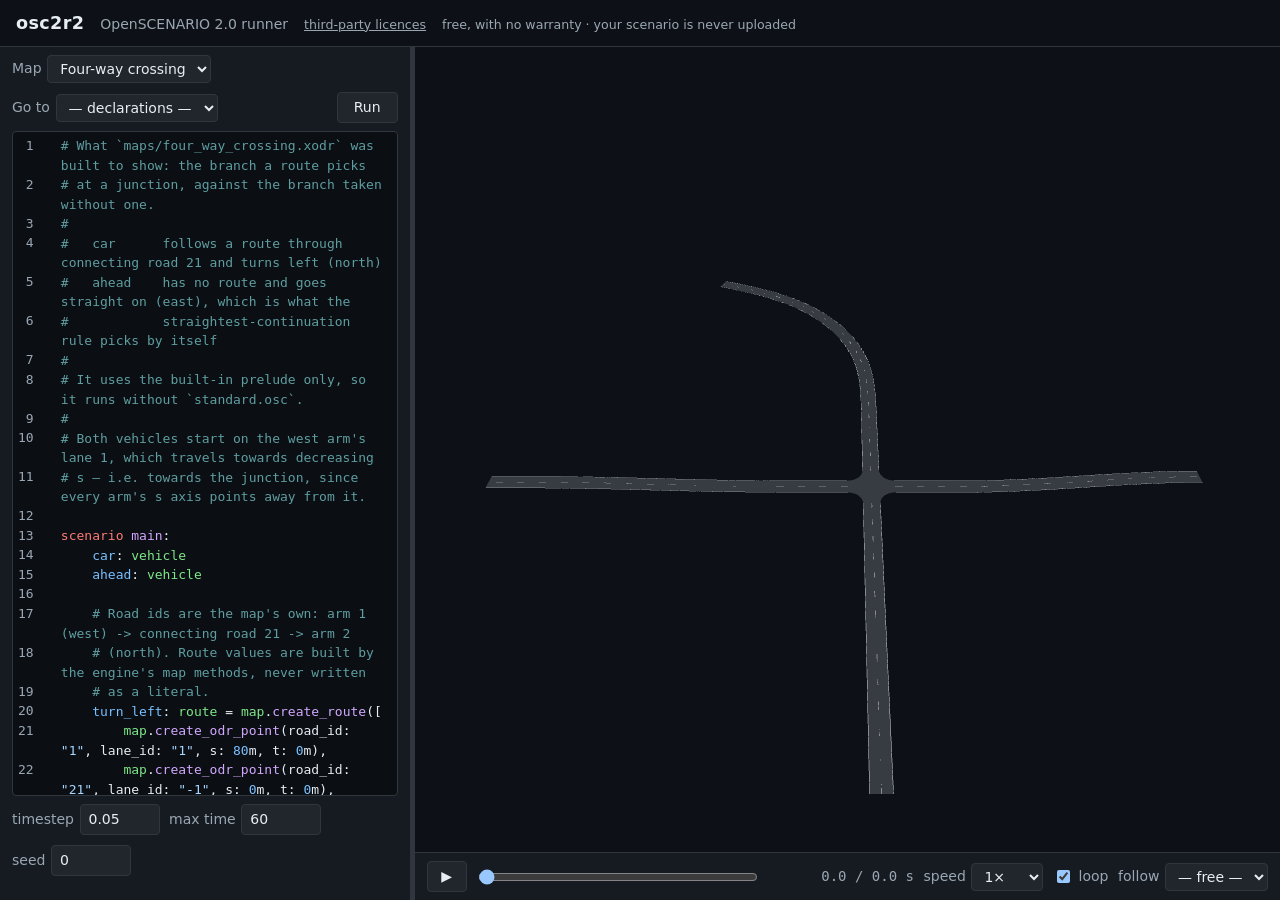
==== site/app/index.html @ 5a8e1d62 "Publish the demo page (web-v0.1.0)" ====
<!doctype html>
<html lang="en">
  <head>
    <meta charset="utf-8" />
    <meta name="viewport" content="width=device-width, initial-scale=1" />
    <title>osc2r2 — run an OpenSCENARIO 2.0 scenario</title>
    <link rel="icon" href="./favicon.svg" type="image/svg+xml" />
    <script type="module" crossorigin src="./assets/index-DslMoRnH.js"></script>
    <link rel="stylesheet" crossorigin href="./assets/index-ECKi_683.css">
      <link rel="canonical" href="https://okchan08.github.io/osc2r2-site/app/" />
  </head>
  <body>
    <header>
      <!-- A run writes the scenario it ran into the URL (`#v=1&map=…&s=…`),
           which a reload would run again. This is the way back to a blank one: a
           link to the page itself with no fragment, which the browser navigates
           to rather than scrolls to, precisely because there is no fragment to
           scroll to. -->
      <h1><a class="home" href="./">osc2r2</a></h1>
      <p class="tagline">OpenSCENARIO 2.0 runner</p>
      <!-- Written into the bundle by `npm run build`, so this is a dead link
           until one has been made. -->
      <a class="notices" href="./THIRD-PARTY-NOTICES.txt">third-party licences</a>
      <!-- The whole of what this page has to say for itself. There is no service
           behind it, no account and nothing collected, so there is nothing for a
           terms page to be about — what is left is the warranty, and the one
           property worth stating outright
           (`docs/adr/0016-retire-the-hosted-service.md`).

           "Never uploaded" and not "never leaves this tab": a link carries the
           scenario in its fragment, so sharing one is somebody sending it
           deliberately. This page never sends it anywhere. -->
      <p class="terms">free, with no warranty · your scenario is never uploaded</p>
      <p id="notice" class="notice" hidden></p>
    </header>

    <main id="layout">
      <section id="scenario" class="pane pane-source">
        <div class="row">
          <label>Map <select id="map"></select></label>
          <!-- Filled in from every check: what the scenario in the box declares,
               as somewhere to jump to. -->
          <label>Go to <select id="outline" disabled></select></label>
          <button id="run" type="button">Run</button>
        </div>
        <!-- Filled in by `src/editor.ts`; empty here because CodeMirror builds
             what goes inside it. -->
        <div id="editor" class="editor"></div>
        <!-- What the scenario checker says, kept apart from the run's report
             below: one is about the text as it is being typed, the other about a
             run that happened. -->
        <div id="diagnostics" class="diagnostics" hidden></div>
        <div class="row row-config">
          <label>timestep <input id="timestep" type="number" min="0.01" max="0.5" step="0.01" value="0.05" /></label>
          <label>max time <input id="max-time" type="number" min="0" max="60" step="1" value="60" /></label>
          <label>seed <input id="seed" type="number" min="0" step="1" value="0" /></label>
        </div>
        <div id="report" class="report"></div>
      </section>

      <!-- The divider, and the only thing between the two panes: the pane's own
           border was removed so that what is dragged is what is seen. -->
      <div
        id="split"
        class="split"
        role="separator"
        aria-orientation="vertical"
        aria-label="Resize the scenario pane"
        tabindex="0"
      ></div>

      <section class="pane pane-stage">
        <canvas id="stage"></canvas>
        <!-- What the camera is following, and what the pointer is over. Both are
             written by `src/main.ts` and both are empty — and so invisible —
             until there is something to say. -->
        <output id="watching" class="watching"></output>
        <output id="place" class="place"></output>
        <div class="row transport">
          <button id="play" type="button" aria-label="Play or pause">▶</button>
          <input id="scrub" type="range" min="0" max="1" step="0.001" value="0" aria-label="Position in the run" />
          <output id="clock">0.0 / 0.0 s</output>
          <label>
            speed
            <select id="speed">
              <option value="0.5">0.5×</option>
              <option value="1" selected>1×</option>
              <option value="2">2×</option>
            </select>
          </label>
          <label><input id="loop" type="checkbox" checked /> loop</label>
          <label>follow <select id="follow"></select></label>
        </div>
      </section>
    </main>

  </body>
</html>
---- site/app/assets/index-ECKi_683.css ----
:root{--ink: #e6edf3;--ink-dim: #9aa7b2;--page: #0d1117;--panel: #161b22;--line: #30363d;--accent: #4ea1ff;--bad: #ff7b72;--warn: #e3b341;--tok-keyword: #ff7b72;--tok-type: #7ee787;--tok-enum-member: #79c0ff;--tok-callable: #d2a8ff;--tok-field: #79c0ff;--tok-parameter: #ffa657;--tok-number: #79c0ff;--tok-string: #a5d6ff;--tok-comment: #5f9ea0;color-scheme:dark}*{box-sizing:border-box}body{margin:0;height:100vh;display:grid;grid-template-rows:auto 1fr;background:var(--page);color:var(--ink);font:14px/1.5 system-ui,sans-serif}header{display:flex;align-items:baseline;gap:1rem;padding:.6rem 1rem;border-bottom:1px solid var(--line)}h1{margin:0;font-size:1.1rem;letter-spacing:.02em}.home{color:inherit;text-decoration:none}.home:hover,.home:focus-visible{color:var(--accent)}.tagline{margin:0;color:var(--ink-dim)}.notices{color:var(--ink-dim);font-size:.9em}.terms{margin:0;color:var(--ink-dim);font-size:.9em}.notice{margin:0 0 0 auto;padding:.2rem .6rem;border:1px solid var(--warn);border-radius:4px;color:var(--warn)}.notice[data-kind=error]{border-color:var(--bad);color:var(--bad)}main{display:grid;grid-template-columns:clamp(18rem,var(--source-width, 32%),70%) auto 1fr;min-height:0}.split{width:5px;background:var(--line);cursor:col-resize}.split:hover,.split:focus-visible,.split[data-dragging]{background:var(--accent);outline:none}.pane{display:flex;flex-direction:column;min-height:0;min-width:0}.pane-source{background:var(--panel)}.row{display:flex;align-items:center;gap:.6rem;padding:.5rem .75rem;flex-wrap:wrap}.row label{display:inline-flex;align-items:center;gap:.35rem;color:var(--ink-dim)}.row-config input{width:5rem}button,select,input{background:#21262d;color:var(--ink);border:1px solid var(--line);border-radius:4px;padding:.25rem .5rem;font:inherit}button{cursor:pointer}button:hover:not(:disabled){border-color:var(--accent)}button:disabled{opacity:.5;cursor:progress}#run{margin-left:auto;padding-inline:1rem}.osc2-tooltip{max-width:32rem;max-height:20rem;overflow:auto;padding:.4rem .6rem;font:12px/1.5 system-ui,sans-serif;white-space:pre-wrap}.osc2-tooltip code{font-family:ui-monospace,SFMono-Regular,Menlo,monospace;color:var(--tok-type)}.osc2-tooltip strong{color:var(--accent)}.osc2-keyword{color:var(--tok-keyword)}.osc2-type,.osc2-struct,.osc2-class,.osc2-enum{color:var(--tok-type)}.osc2-enumMember{color:var(--tok-enum-member)}.osc2-function,.osc2-method{color:var(--tok-callable)}.osc2-property{color:var(--tok-field)}.osc2-parameter{color:var(--tok-parameter)}.osc2-number{color:var(--tok-number)}.osc2-string{color:var(--tok-string)}.osc2-comment{color:var(--tok-comment)}.editor{flex:1 1 auto;min-height:8rem;margin:0 .75rem;overflow:hidden}.diagnostics{flex:0 1 auto;overflow-y:auto;max-height:30%;margin:.4rem .75rem 0;padding:.35rem .5rem;border:1px solid var(--line);border-radius:4px;background:#0b0f14}.diagnostics ul{margin:0;padding:0;list-style:none}.diagnostics li{margin:.1rem 0}.diagnostics .problem{cursor:pointer;background:none;border:none;padding:0;text-align:left;font:inherit;color:var(--bad)}.diagnostics .problem[data-severity=warning]{color:var(--warn)}.diagnostics .at{color:var(--ink-dim);font-family:ui-monospace,monospace;margin-right:.4rem}.diagnostics .stopped{margin:0;color:var(--ink-dim)}.report{flex:0 1 auto;overflow-y:auto;max-height:40%;padding:.25rem .75rem .75rem}.report h2{font-size:.85rem;text-transform:uppercase;letter-spacing:.06em;color:var(--ink-dim);margin:.75rem 0 .25rem}.report ul{margin:0;padding-left:1.1rem}.report li{margin:.15rem 0}.report .problem{cursor:pointer;color:var(--bad);background:none;border:none;padding:0;text-align:left;font:inherit}.report .at{color:var(--ink-dim);font-family:ui-monospace,monospace;margin-right:.4rem}.report .permalink{color:var(--accent)}.pane-stage{position:relative}.watching{position:absolute;left:.75rem;top:.75rem;max-width:22rem;padding:.35rem .6rem;border:1px solid var(--line);border-radius:4px;background:#0d1117d9;color:var(--ink);font-family:ui-monospace,SFMono-Regular,Menlo,monospace;font-size:12px;line-height:1.5;white-space:pre;pointer-events:none}.watching:empty{display:none}.place{position:absolute;left:.75rem;bottom:3.5rem;padding:.3rem .6rem;border:1px solid var(--line);border-radius:4px;background:#0d1117d9;color:var(--ink);font-family:ui-monospace,SFMono-Regular,Menlo,monospace;font-size:12px;white-space:pre;line-height:1.45;pointer-events:none}.place:empty{display:none}canvas{flex:1 1 auto;width:100%;min-height:0;display:block}.transport{border-top:1px solid var(--line);background:var(--panel)}#play{width:2.5rem}#scrub{flex:1 1 12rem;padding:0}#clock{font-family:ui-monospace,monospace;color:var(--ink-dim);min-width:9rem;text-align:right}
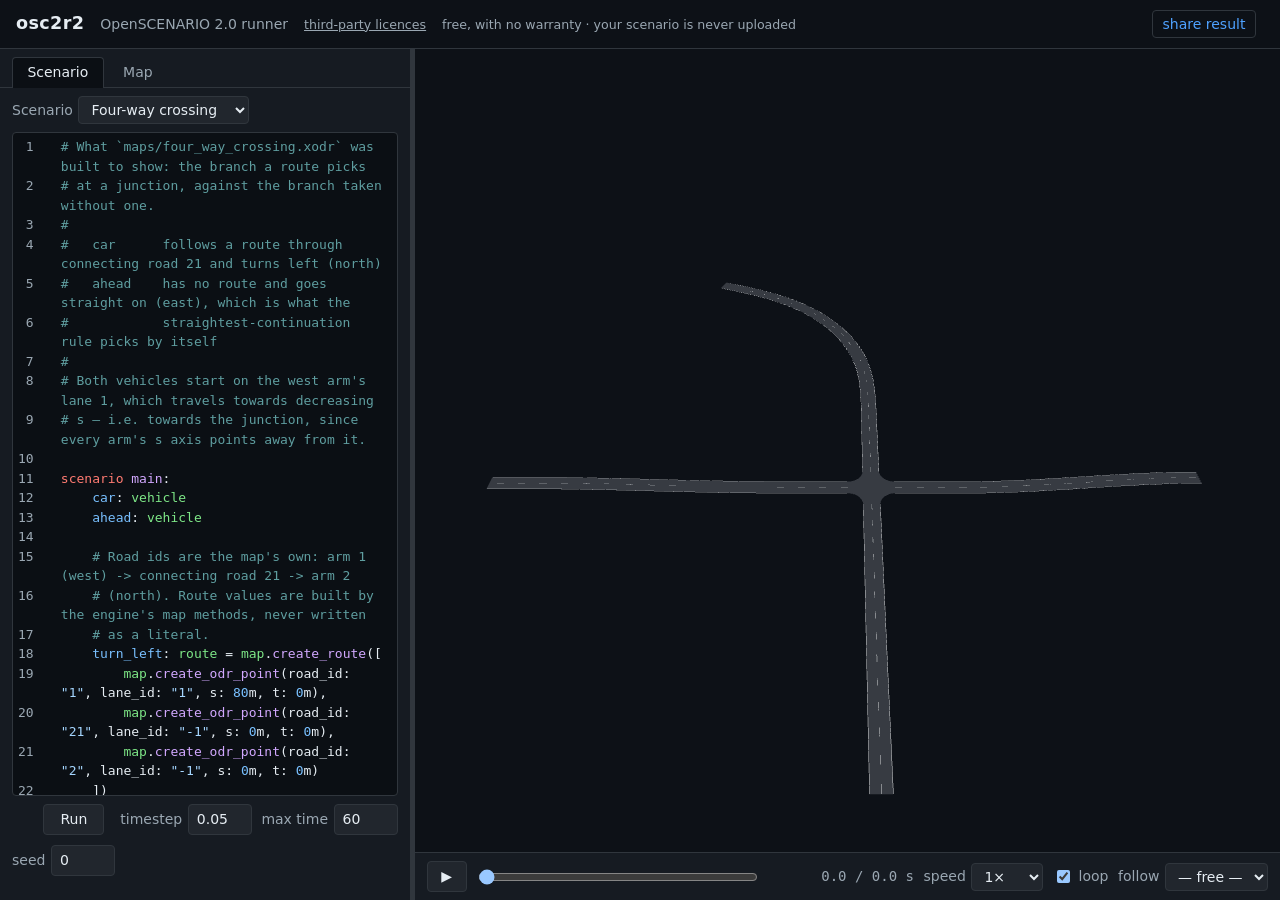
==== commit 7dbc9f0b: "Publish the demo page (web-v0.2.0)" ====
--- a/site/app/index.html
+++ b/site/app/index.html
@@ -4,9 +4,42 @@
     <meta charset="utf-8" />
     <meta name="viewport" content="width=device-width, initial-scale=1" />
     <title>osc2r2 — run an OpenSCENARIO 2.0 scenario</title>
+    <!-- For search engines and link previews. The description is what a result
+         shows under the title; `keywords` is ignored by Google and costs nothing
+         elsewhere. No canonical link and no `og:url`: where this page lives is
+         the site's business, and `check-publishable.mjs` refuses an absolute
+         reference in it. -->
+    <meta
+      name="description"
+      content="Write an OpenSCENARIO 2.0 (OSC2) scenario, run it on an OpenDRIVE road network, and watch it play back — all in the browser, with nothing uploaded."
+    />
+    <meta
+      name="keywords"
+      content="OpenSCENARIO 2.0, OpenSCENARIO DSL, OSC2, ASAM OpenSCENARIO, OpenDRIVE, xodr, scenario simulation, scenario-based testing, autonomous driving, ADAS, scenario editor, WebAssembly"
+    />
+    <meta property="og:type" content="website" />
+    <meta property="og:title" content="osc2r2 — run an OpenSCENARIO 2.0 scenario" />
+    <meta
+      property="og:description"
+      content="Write an OpenSCENARIO 2.0 scenario, run it on an OpenDRIVE map, and watch it play back in the browser."
+    />
+    <script type="application/ld+json">
+      {
+        "@context": "https://schema.org",
+        "@type": "WebApplication",
+        "name": "osc2r2",
+        "description": "An OpenSCENARIO 2.0 scenario editor and runner that works entirely in the browser, on OpenDRIVE road networks.",
+        "applicationCategory": "DeveloperApplication",
+        "operatingSystem": "Any (web browser)",
+        "browserRequirements": "Requires JavaScript and WebAssembly",
+        "isAccessibleForFree": true,
+        "offers": { "@type": "Offer", "price": "0", "priceCurrency": "USD" },
+        "keywords": "OpenSCENARIO 2.0, OSC2, OpenDRIVE, scenario simulation, autonomous driving, ADAS"
+      }
+    </script>
     <link rel="icon" href="./favicon.svg" type="image/svg+xml" />
-    <script type="module" crossorigin src="./assets/index-DslMoRnH.js"></script>
-    <link rel="stylesheet" crossorigin href="./assets/index-ECKi_683.css">
+    <script type="module" crossorigin src="./assets/index-DLbhuIuN.js"></script>
+    <link rel="stylesheet" crossorigin href="./assets/index-rePdDrDM.css">
       <link rel="canonical" href="https://okchan08.github.io/osc2r2-site/app/" />
   </head>
   <body>
@@ -32,29 +65,96 @@
            deliberately. This page never sends it anywhere. -->
       <p class="terms">free, with no warranty · your scenario is never uploaded</p>
       <p id="notice" class="notice" hidden></p>
+      <!-- The link to the run on screen, which a run writes into the address bar
+           as well. Up here rather than under the editor because it is about the
+           page as a whole and because what it does — put the address on the
+           clipboard — is the same gesture wherever the button sits. Hidden until
+           there has been a run to link to. -->
+      <div id="permalink" class="permalink" hidden>
+        <button id="copy-link" type="button">share result</button>
+        <!-- An `<output>` announces itself when it changes, which is what makes
+             "copied" an answer to someone who cannot see the button. -->
+        <output id="link-note" class="link-note"></output>
+      </div>
     </header>
 
     <main id="layout">
       <section id="scenario" class="pane pane-source">
-        <div class="row">
-          <label>Map <select id="map"></select></label>
-          <!-- Filled in from every check: what the scenario in the box declares,
-               as somewhere to jump to. -->
-          <label>Go to <select id="outline" disabled></select></label>
+        <!-- A run is a scenario *and* a map, and this pane is where both are
+             chosen and read. One tab each, because the two are independent — a
+             scenario written for one map can be run on another, and either may
+             be a file from this machine that no build of this has ever seen
+             (`docs/adr/0019-a-run-may-bring-its-own-map.md`) — and because
+             there is only one pane's width to show either in. -->
+        <div class="tabs" role="tablist" aria-label="What to show">
+          <button
+            id="tab-scenario"
+            class="tab"
+            type="button"
+            role="tab"
+            aria-selected="true"
+            aria-controls="panel-scenario"
+          >
+            Scenario
+          </button>
+          <button
+            id="tab-map"
+            class="tab"
+            type="button"
+            role="tab"
+            aria-selected="false"
+            aria-controls="panel-map"
+          >
+            Map
+          </button>
+        </div>
+
+        <div id="panel-scenario" class="panel" role="tabpanel" aria-labelledby="tab-scenario">
+          <div class="row">
+            <label>Scenario <select id="scenario-choice"></select></label>
+          </div>
+          <!-- Filled in by `src/editor.ts`; empty here because CodeMirror builds
+               what goes inside it. -->
+          <div id="editor" class="editor"></div>
+          <!-- What the scenario checker says, kept apart from the run's report
+               below: one is about the text as it is being typed, the other about
+               a run that happened. It grows with the list up to a ceiling, and
+               the handle above it is how somebody asks for more than that — or
+               for less. Both are put away when there is nothing to report. -->
+          <div
+            id="diagnostics-split"
+            class="split split-row"
+            role="separator"
+            aria-orientation="horizontal"
+            aria-label="Resize the list of problems"
+            tabindex="0"
+            hidden
+          ></div>
+          <div id="diagnostics" class="diagnostics" hidden></div>
+        </div>
+
+        <div id="panel-map" class="panel" role="tabpanel" aria-labelledby="tab-map" hidden>
+          <div class="row">
+            <label>Map <select id="map-choice"></select></label>
+          </div>
+          <!-- The map as its author wrote it, shown and not edited: what a run
+               happens on is chosen above, not typed here. -->
+          <div id="map-text" class="editor"></div>
+        </div>
+
+        <!-- Below both, because a run is of the pair and not of either: the
+             button and the three numbers it runs under, on one line. -->
+        <div class="row row-config">
           <button id="run" type="button">Run</button>
-        </div>
-        <!-- Filled in by `src/editor.ts`; empty here because CodeMirror builds
-             what goes inside it. -->
-        <div id="editor" class="editor"></div>
-        <!-- What the scenario checker says, kept apart from the run's report
-             below: one is about the text as it is being typed, the other about a
-             run that happened. -->
-        <div id="diagnostics" class="diagnostics" hidden></div>
-        <div class="row row-config">
           <label>timestep <input id="timestep" type="number" min="0.01" max="0.5" step="0.01" value="0.05" /></label>
           <label>max time <input id="max-time" type="number" min="0" max="60" step="1" value="60" /></label>
           <label>seed <input id="seed" type="number" min="0" step="1" value="0" /></label>
         </div>
+        <!-- Opened by choosing "Upload…" in the menus above; never seen. A file
+             input cannot be filled in by a page, so this is the only way in —
+             and the page reads the file, it does not upload it. -->
+        <input id="map-file" type="file" accept=".xodr,.xml" hidden />
+        <input id="scenario-file" type="file" accept=".osc,.txt" hidden />
         <div id="report" class="report"></div>
       </section>
 
@@ -71,6 +171,10 @@
 
       <section class="pane pane-stage">
         <canvas id="stage"></canvas>
+        <!-- What the last run came to, over the road it happened on. Opposite
+             corner from the followed actor, and empty — so invisible — until a
+             run has produced one. -->
+        <output id="outcome" class="outcome"></output>
         <!-- What the camera is following, and what the pointer is over. Both are
              written by `src/main.ts` and both are empty — and so invisible —
              until there is something to say. -->
@@ -78,7 +182,13 @@
         <output id="place" class="place"></output>
         <div class="row transport">
           <button id="play" type="button" aria-label="Play or pause">▶</button>
-          <input id="scrub" type="range" min="0" max="1" step="0.001" value="0" aria-label="Position in the run" />
+          <!-- The marks are where invocations failed. Hidden from assistive
+               technology: the report lists the same failures as buttons that go
+               to them, which is the version of this that can be read out. -->
+          <div class="scrub">
+            <input id="scrub" type="range" min="0" max="1" step="0.001" value="0" aria-label="Position in the run" />
+            <div id="marks" class="marks" aria-hidden="true"></div>
+          </div>
           <output id="clock">0.0 / 0.0 s</output>
           <label>
             speed
--- a/site/app/assets/index-rePdDrDM.css
+++ b/site/app/assets/index-rePdDrDM.css
@@ -0,0 +1 @@
+:root{--ink: #e6edf3;--ink-dim: #9aa7b2;--page: #0d1117;--panel: #161b22;--line: #30363d;--accent: #4ea1ff;--bad: #ff7b72;--warn: #e3b341;--good: #3fb950;--tok-keyword: #ff7b72;--tok-type: #7ee787;--tok-enum-member: #79c0ff;--tok-callable: #d2a8ff;--tok-field: #79c0ff;--tok-parameter: #ffa657;--tok-number: #79c0ff;--tok-string: #a5d6ff;--tok-comment: #5f9ea0;color-scheme:dark}*{box-sizing:border-box}body{margin:0;height:100vh;display:grid;grid-template-rows:auto 1fr;background:var(--page);color:var(--ink);font:14px/1.5 system-ui,sans-serif}header{display:flex;align-items:baseline;gap:1rem;padding:.6rem 1rem;border-bottom:1px solid var(--line);flex-wrap:wrap}h1{margin:0;font-size:1.1rem;letter-spacing:.02em}.home{color:inherit;text-decoration:none}.home:hover,.home:focus-visible{color:var(--accent)}.tagline{margin:0;color:var(--ink-dim)}.notices{color:var(--ink-dim);font-size:.9em}.terms{margin:0;color:var(--ink-dim);font-size:.9em}.notice{margin:0 0 0 auto;padding:.2rem .6rem;border:1px solid var(--warn);border-radius:4px;color:var(--warn)}.notice[data-kind=error]{border-color:var(--bad);color:var(--bad)}.notice[data-kind=busy]{border-color:var(--line);color:var(--ink-dim)}.permalink{display:flex;align-items:baseline;gap:.5rem;margin-left:auto}.permalink button{color:var(--accent);background:none;border:1px solid var(--line);border-radius:4px;padding:.15rem .6rem;font:inherit;cursor:pointer}.permalink button:disabled{color:var(--ink-dim);cursor:default}.link-note{color:var(--ink-dim);font-size:.9em}main{display:grid;grid-template-columns:clamp(18rem,var(--source-width, 32%),70%) auto 1fr;min-height:0}.split{width:5px;background:var(--line);cursor:col-resize}.split-row{width:auto;height:5px;margin:.4rem .75rem 0;border-radius:3px;cursor:row-resize}.split:hover,.split:focus-visible,.split[data-dragging]{background:var(--accent);outline:none}.pane{display:flex;flex-direction:column;min-height:0;min-width:0}.pane-source{background:var(--panel)}.tabs{display:flex;gap:.25rem;padding:.5rem .75rem 0;border-bottom:1px solid var(--line)}.tab{background:transparent;border:1px solid transparent;border-bottom:none;border-radius:4px 4px 0 0;color:var(--ink-dim);padding:.3rem .9rem;margin-bottom:-1px}.tab[aria-selected=true]{background:#0b0f14;border-color:var(--line);color:var(--ink)}.panel{display:flex;flex-direction:column;flex:1 1 auto;min-height:0}.panel[hidden]{display:none}.row{display:flex;align-items:center;gap:.6rem;padding:.5rem .75rem;flex-wrap:wrap}.row label{display:inline-flex;align-items:center;gap:.35rem;color:var(--ink-dim);min-width:0}.row select{min-width:0;max-width:14rem}.row-config input{width:4rem}.row-config button{margin-right:.4rem}button,select,input{background:#21262d;color:var(--ink);border:1px solid var(--line);border-radius:4px;padding:.25rem .5rem;font:inherit}button{cursor:pointer}button:hover:not(:disabled){border-color:var(--accent)}button:disabled{opacity:.5;cursor:progress}#run{margin-left:auto;padding-inline:1rem}.osc2-tooltip{max-width:32rem;max-height:20rem;overflow:auto;padding:.4rem .6rem;font:12px/1.5 system-ui,sans-serif;white-space:pre-wrap}.osc2-tooltip code{font-family:ui-monospace,SFMono-Regular,Menlo,monospace;color:var(--tok-type)}.osc2-tooltip strong{color:var(--accent)}.xml-tag{color:var(--tok-type)}.xml-attribute{color:var(--tok-field)}.xml-value{color:var(--tok-string)}.xml-comment{color:var(--tok-comment)}.xml-instruction{color:var(--tok-keyword)}.xml-entity{color:var(--tok-enum-member)}.xml-punctuation{color:var(--ink-dim)}.xml-broken{color:var(--bad);text-decoration:underline wavy}.osc2-keyword{color:var(--tok-keyword)}.osc2-type,.osc2-struct,.osc2-class,.osc2-enum{color:var(--tok-type)}.osc2-enumMember{color:var(--tok-enum-member)}.osc2-function,.osc2-method{color:var(--tok-callable)}.osc2-property{color:var(--tok-field)}.osc2-parameter{color:var(--tok-parameter)}.osc2-number{color:var(--tok-number)}.osc2-string{color:var(--tok-string)}.osc2-comment{color:var(--tok-comment)}.editor{flex:1 1 auto;min-height:8rem;margin:0 .75rem;overflow:hidden}.diagnostics{flex:0 1 auto;overflow-y:auto;height:var(--problems-height, auto);max-height:var(--problems-height, min(45%, 16rem));margin:.25rem .75rem 0;padding:.35rem .5rem;border:1px solid var(--line);border-radius:4px;background:#0b0f14}.diagnostics ul,.report ul.problems{margin:0;padding:0;list-style:none}.problem{display:grid;grid-template-columns:minmax(3.5rem,max-content) 1fr;gap:.1rem .5rem;width:100%;margin:.15rem 0;padding:.05rem .1rem;border:none;border-radius:3px;background:none;font:inherit;text-align:left}button.problem{cursor:pointer}button.problem:hover,button.problem:focus-visible{background:#1b222c;outline:none}.problem .at{color:var(--bad);font-family:ui-monospace,SFMono-Regular,Menlo,monospace;font-size:.9em;font-variant-numeric:tabular-nums;text-align:right}.problem[data-severity=warning] .at{color:var(--warn)}.problem .said{color:var(--ink);overflow-wrap:anywhere}.report .more{margin:.3rem 0 0 4rem;color:var(--ink-dim)}.diagnostics .stopped{margin:0;color:var(--ink-dim)}.report{flex:0 1 auto;overflow-y:auto;max-height:min(40%,14rem);padding:.25rem .75rem .75rem}.report h2{font-size:.85rem;text-transform:uppercase;letter-spacing:.06em;color:var(--ink-dim);margin:.75rem 0 .25rem}.report ul{margin:0;padding-left:1.1rem}.report li{margin:.15rem 0}.pane-stage{position:relative}.watching{position:absolute;left:.75rem;top:.75rem;max-width:22rem;padding:.35rem .6rem;border:1px solid var(--line);border-radius:4px;background:#0d1117d9;color:var(--ink);font-family:ui-monospace,SFMono-Regular,Menlo,monospace;font-size:12px;line-height:1.5;white-space:pre;pointer-events:none}.watching:empty{display:none}.outcome{position:absolute;right:.75rem;top:.75rem;padding:.35rem .6rem;border:1px solid var(--line);border-radius:4px;background:#0d1117d9;color:var(--ink);font-family:ui-monospace,SFMono-Regular,Menlo,monospace;font-size:12px;line-height:1.5;white-space:pre;pointer-events:none}.outcome:empty{display:none}.outcome[data-verdict=passed]{border-color:var(--good)}.outcome[data-verdict=passed]:first-line{color:var(--good)}.outcome[data-verdict=failed]{border-color:var(--bad)}.outcome[data-verdict=failed]:first-line{color:var(--bad)}.place{position:absolute;left:.75rem;bottom:3.5rem;padding:.3rem .6rem;border:1px solid var(--line);border-radius:4px;background:#0d1117d9;color:var(--ink);font-family:ui-monospace,SFMono-Regular,Menlo,monospace;font-size:12px;white-space:pre;line-height:1.45;pointer-events:none}.place:empty{display:none}canvas{flex:1 1 auto;width:100%;min-height:0;display:block}.transport{border-top:1px solid var(--line);background:var(--panel)}#play{width:2.5rem}.scrub{position:relative;display:flex;flex:1 1 12rem}#scrub{flex:1;padding:0}.marks{position:absolute;inset:0 .5rem;pointer-events:none}.marks span{position:absolute;top:20%;bottom:20%;width:2px;margin-left:-1px;background:var(--bad)}#clock{font-family:ui-monospace,monospace;color:var(--ink-dim);min-width:9rem;text-align:right}
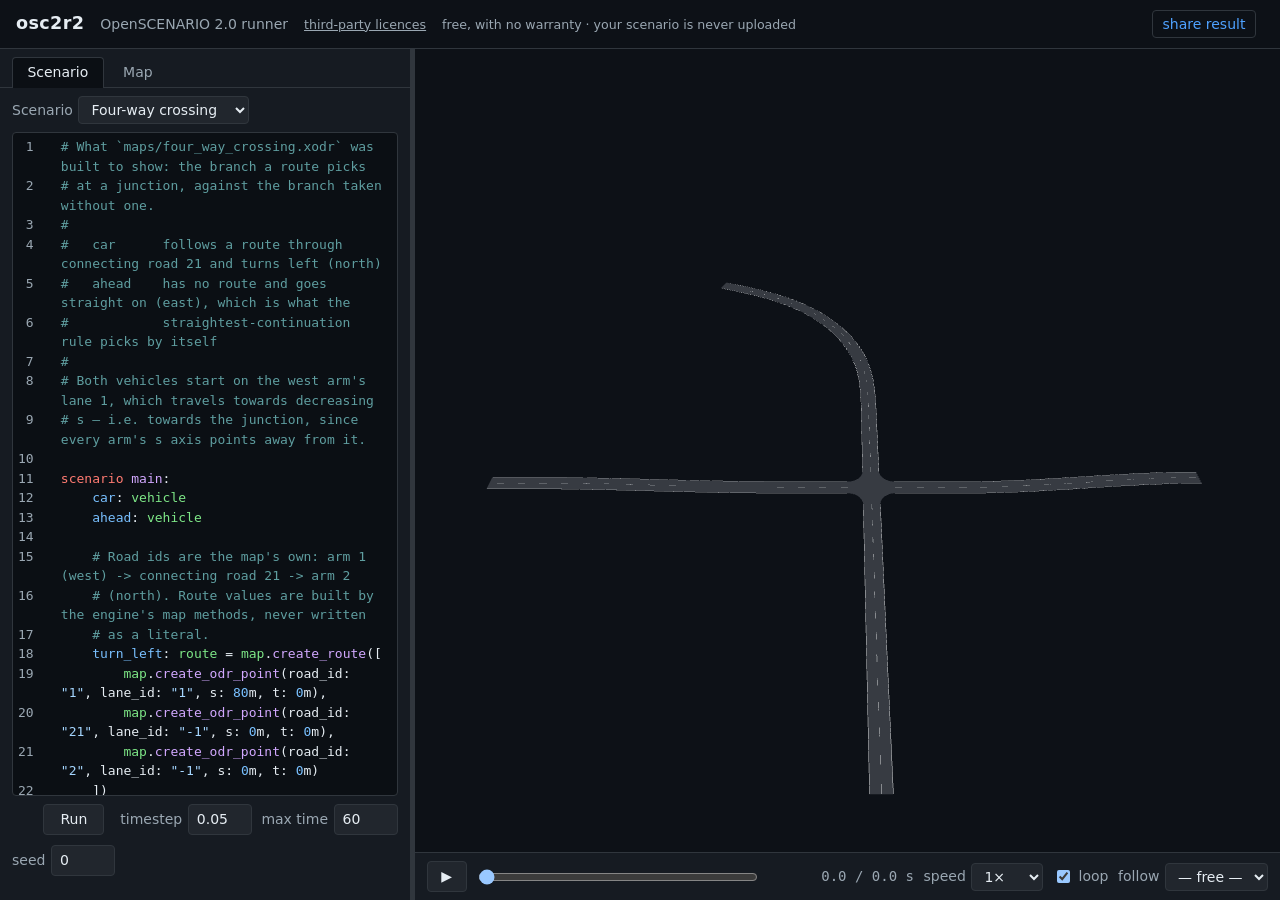
==== commit ba555ccb: "Count visits with Google Analytics Every page loads site/analytics.js, which holds the GA4 measureme" ====
--- a/site/app/index.html
+++ b/site/app/index.html
@@ -41,6 +41,7 @@
     <script type="module" crossorigin src="./assets/index-DLbhuIuN.js"></script>
     <link rel="stylesheet" crossorigin href="./assets/index-rePdDrDM.css">
       <link rel="canonical" href="https://okchan08.github.io/osc2r2-site/app/" />
+      <script src="../analytics.js"></script>
   </head>
   <body>
     <header>
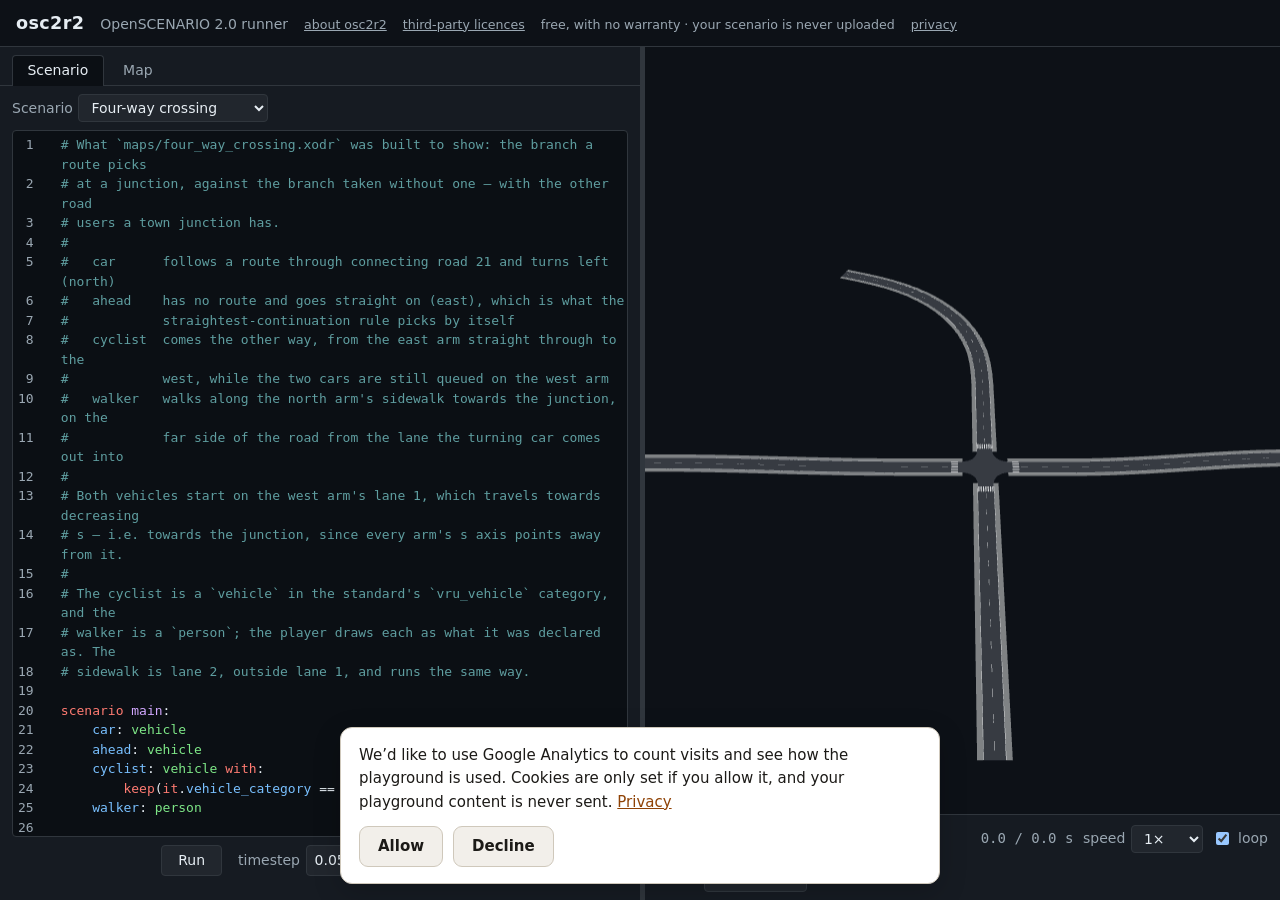
==== commit 096f1b47: "Publish the demo page (web-v0.3.0)" ====
--- a/site/app/index.html
+++ b/site/app/index.html
@@ -38,8 +38,8 @@
       }
     </script>
     <link rel="icon" href="./favicon.svg" type="image/svg+xml" />
-    <script type="module" crossorigin src="./assets/index-DLbhuIuN.js"></script>
-    <link rel="stylesheet" crossorigin href="./assets/index-rePdDrDM.css">
+    <script type="module" crossorigin src="./assets/index-DMPN93pk.js"></script>
+    <link rel="stylesheet" crossorigin href="./assets/index-o7tOMTzx.css">
       <link rel="canonical" href="https://okchan08.github.io/osc2r2-site/app/" />
       <script src="../analytics.js"></script>
   </head>
@@ -52,30 +52,44 @@
            scroll to. -->
       <h1><a class="home" href="./">osc2r2</a></h1>
       <p class="tagline">OpenSCENARIO 2.0 runner</p>
+      <!-- The way out to the site this page is published into, and to its privacy
+           page. Hidden and without an address here: the bundle does not know where
+           it will be put, so the publish step points them at the site and shows
+           them (`.github/scripts/make-findable.mjs`). -->
+      <a href="../" class="notices" data-site="">about osc2r2</a>
       <!-- Written into the bundle by `npm run build`, so this is a dead link
            until one has been made. -->
       <a class="notices" href="./THIRD-PARTY-NOTICES.txt">third-party licences</a>
       <!-- The whole of what this page has to say for itself. There is no service
-           behind it, no account and nothing collected, so there is nothing for a
-           terms page to be about — what is left is the warranty, and the one
-           property worth stating outright
-           (`docs/adr/0016-retire-the-hosted-service.md`).
+           behind it and no account, so there is nothing for a terms page to be
+           about — what is left is the warranty, the one property worth stating
+           outright (`docs/adr/0016-retire-the-hosted-service.md`). That the
+           published copy is counted is the site's consent banner's to say, since
+           it is the one that asks; the privacy link below says the rest
+           (`docs/adr/0024-count-runs-with-google-analytics.md`).
 
            "Never uploaded" and not "never leaves this tab": a link carries the
            scenario in its fragment, so sharing one is somebody sending it
-           deliberately. This page never sends it anywhere. -->
-      <p class="terms">free, with no warranty · your scenario is never uploaded</p>
+           deliberately. This page never sends it anywhere — Analytics included,
+           which is told how a run went and never what it ran
+           (`src/analytics.ts`). -->
+      <p class="terms">
+        free, with no warranty · your scenario is never uploaded
+      </p>
+      <a href="../privacy.html" class="notices" data-site="privacy.html">privacy</a>
       <p id="notice" class="notice" hidden></p>
       <!-- The link to the run on screen, which a run writes into the address bar
            as well. Up here rather than under the editor because it is about the
            page as a whole and because what it does — put the address on the
            clipboard — is the same gesture wherever the button sits. Hidden until
-           there has been a run to link to. -->
+           a run has finished with a result there is a link to. -->
       <div id="permalink" class="permalink" hidden>
-        <button id="copy-link" type="button">share result</button>
+        <button id="copy-link" type="button" hidden>share result</button>
+        <!-- Why there is no button, when a run could not be put in a link. -->
+        <output id="link-note" class="link-note"></output>
         <!-- An `<output>` announces itself when it changes, which is what makes
-             "copied" an answer to someone who cannot see the button. -->
-        <output id="link-note" class="link-note"></output>
+             "copied" an answer to someone who cannot see the toast. -->
+        <output id="toast" class="toast"></output>
       </div>
     </header>
 
@@ -171,16 +185,21 @@
       ></div>
 
       <section class="pane pane-stage">
-        <canvas id="stage"></canvas>
-        <!-- What the last run came to, over the road it happened on. Opposite
-             corner from the followed actor, and empty — so invisible — until a
-             run has produced one. -->
-        <output id="outcome" class="outcome"></output>
-        <!-- What the camera is following, and what the pointer is over. Both are
-             written by `src/main.ts` and both are empty — and so invisible —
-             until there is something to say. -->
-        <output id="watching" class="watching"></output>
-        <output id="place" class="place"></output>
+        <!-- The canvas and what is written over it, in a box of their own so the
+             corners they sit in are the canvas's — however many lines the
+             controls below take. -->
+        <div class="viewport">
+          <canvas id="stage"></canvas>
+          <!-- What the last run came to, over the road it happened on. Opposite
+               corner from the followed actor, and empty — so invisible — until a
+               run has produced one. -->
+          <output id="outcome" class="outcome"></output>
+          <!-- What the camera is following, and what the pointer is over. Both
+               are written by `src/main.ts` and both are empty — and so invisible
+               — until there is something to say. -->
+          <output id="watching" class="watching"></output>
+          <output id="place" class="place"></output>
+        </div>
         <div class="row transport">
           <button id="play" type="button" aria-label="Play or pause">▶</button>
           <!-- The marks are where invocations failed. Hidden from assistive
--- a/site/app/assets/index-o7tOMTzx.css
+++ b/site/app/assets/index-o7tOMTzx.css
@@ -0,0 +1 @@
+:root{--ink: #e6edf3;--ink-dim: #9aa7b2;--page: #0d1117;--panel: #161b22;--line: #30363d;--accent: #4ea1ff;--bad: #ff7b72;--warn: #e3b341;--good: #3fb950;--tok-keyword: #ff7b72;--tok-type: #7ee787;--tok-enum-member: #79c0ff;--tok-callable: #d2a8ff;--tok-field: #79c0ff;--tok-parameter: #ffa657;--tok-number: #79c0ff;--tok-string: #a5d6ff;--tok-comment: #5f9ea0;color-scheme:dark}*{box-sizing:border-box}body{margin:0;height:100vh;display:grid;grid-template-rows:auto 1fr;background:var(--page);color:var(--ink);font:14px/1.5 system-ui,sans-serif}header{display:flex;align-items:baseline;gap:1rem;padding:.6rem 1rem;border-bottom:1px solid var(--line);flex-wrap:wrap}h1{margin:0;font-size:1.1rem;letter-spacing:.02em}.home{color:inherit;text-decoration:none}.home:hover,.home:focus-visible{color:var(--accent)}.tagline{margin:0;color:var(--ink-dim)}.notices{color:var(--ink-dim);font-size:.9em}.terms{margin:0;color:var(--ink-dim);font-size:.9em}.notice{margin:0 0 0 auto;padding:.2rem .6rem;border:1px solid var(--warn);border-radius:4px;color:var(--warn)}.notice[data-kind=error]{border-color:var(--bad);color:var(--bad)}.notice[data-kind=busy]{border-color:var(--line);color:var(--ink-dim)}.permalink{display:flex;align-items:baseline;gap:.5rem;margin-left:auto;position:relative}.permalink button{color:var(--accent);background:none;border:1px solid var(--line);border-radius:4px;padding:.15rem .6rem;font:inherit;cursor:pointer}.link-note{color:var(--ink-dim);font-size:.9em}.toast{position:absolute;right:0;top:calc(100% + .5rem);transform:translateY(-.25rem);white-space:nowrap;padding:.4rem .9rem;border:1px solid var(--line);border-radius:4px;background:var(--panel);color:var(--ink);opacity:0;pointer-events:none;transition:opacity .15s ease,transform .15s ease;z-index:10}.toast[data-shown]{opacity:1;transform:none}main{display:grid;grid-template-columns:clamp(18rem,var(--source-width, 50%),70%) auto 1fr;min-height:0}.split{width:5px;background:var(--line);cursor:col-resize}.split-row{width:auto;height:5px;margin:.4rem .75rem 0;border-radius:3px;cursor:row-resize}.split:hover,.split:focus-visible,.split[data-dragging]{background:var(--accent);outline:none}.pane{display:flex;flex-direction:column;min-height:0;min-width:0}.pane-source{background:var(--panel)}.tabs{display:flex;gap:.25rem;padding:.5rem .75rem 0;border-bottom:1px solid var(--line)}.tab{background:transparent;border:1px solid transparent;border-bottom:none;border-radius:4px 4px 0 0;color:var(--ink-dim);padding:.3rem .9rem;margin-bottom:-1px}.tab[aria-selected=true]{background:#0b0f14;border-color:var(--line);color:var(--ink)}.panel{display:flex;flex-direction:column;flex:1 1 auto;min-height:0}.panel[hidden]{display:none}.row{display:flex;align-items:center;gap:.6rem;padding:.5rem .75rem;flex-wrap:wrap}.row label{display:inline-flex;align-items:center;gap:.35rem;color:var(--ink-dim);min-width:0}.row select{min-width:0;max-width:14rem}.row-config input{width:4rem}.row-config button{margin-right:.4rem}button,select,input{background:#21262d;color:var(--ink);border:1px solid var(--line);border-radius:4px;padding:.25rem .5rem;font:inherit}button{cursor:pointer}button:hover:not(:disabled){border-color:var(--accent)}button:disabled{opacity:.5;cursor:progress}#run{margin-left:auto;padding-inline:1rem}.osc2-tooltip{max-width:32rem;max-height:20rem;overflow:auto;padding:.4rem .6rem;font:12px/1.5 system-ui,sans-serif;white-space:pre-wrap}.osc2-tooltip code{font-family:ui-monospace,SFMono-Regular,Menlo,monospace;color:var(--tok-type)}.osc2-tooltip strong{color:var(--accent)}.xml-tag{color:var(--tok-type)}.xml-attribute{color:var(--tok-field)}.xml-value{color:var(--tok-string)}.xml-comment{color:var(--tok-comment)}.xml-instruction{color:var(--tok-keyword)}.xml-entity{color:var(--tok-enum-member)}.xml-punctuation{color:var(--ink-dim)}.xml-broken{color:var(--bad);text-decoration:underline wavy}.osc2-keyword{color:var(--tok-keyword)}.osc2-type,.osc2-struct,.osc2-class,.osc2-enum{color:var(--tok-type)}.osc2-enumMember{color:var(--tok-enum-member)}.osc2-function,.osc2-method{color:var(--tok-callable)}.osc2-property{color:var(--tok-field)}.osc2-parameter{color:var(--tok-parameter)}.osc2-number{color:var(--tok-number)}.osc2-string{color:var(--tok-string)}.osc2-comment{color:var(--tok-comment)}.editor{flex:1 1 auto;min-height:8rem;margin:0 .75rem;overflow:hidden}.diagnostics{flex:0 1 auto;overflow-y:auto;height:var(--problems-height, auto);max-height:var(--problems-height, min(45%, 16rem));margin:.25rem .75rem 0;padding:.35rem .5rem;border:1px solid var(--line);border-radius:4px;background:#0b0f14}.diagnostics ul,.report ul.problems{margin:0;padding:0;list-style:none}.problem{display:grid;grid-template-columns:minmax(3.5rem,max-content) 1fr;gap:.1rem .5rem;width:100%;margin:.15rem 0;padding:.05rem .1rem;border:none;border-radius:3px;background:none;font:inherit;text-align:left}button.problem{cursor:pointer}button.problem:hover,button.problem:focus-visible{background:#1b222c;outline:none}.problem .at{color:var(--bad);font-family:ui-monospace,SFMono-Regular,Menlo,monospace;font-size:.9em;font-variant-numeric:tabular-nums;text-align:right}.problem[data-severity=warning] .at{color:var(--warn)}.problem .said{color:var(--ink);overflow-wrap:anywhere}.report .more{margin:.3rem 0 0 4rem;color:var(--ink-dim)}.diagnostics .stopped{margin:0;color:var(--ink-dim)}.report{flex:0 1 auto;overflow-y:auto;max-height:min(40%,14rem);padding:.25rem .75rem .75rem}.report h2{font-size:.85rem;text-transform:uppercase;letter-spacing:.06em;color:var(--ink-dim);margin:.75rem 0 .25rem}.report ul{margin:0;padding-left:1.1rem}.report li{margin:.15rem 0}.viewport{position:relative;display:flex;flex:1 1 auto;min-height:0;overflow:hidden}.watching{position:absolute;left:.75rem;top:.75rem;max-width:22rem;padding:.35rem .6rem;border:1px solid var(--line);border-radius:4px;background:#0d1117d9;color:var(--ink);font-family:ui-monospace,SFMono-Regular,Menlo,monospace;font-size:12px;line-height:1.5;white-space:pre;pointer-events:none}.watching:empty{display:none}.outcome{position:absolute;right:.75rem;top:.75rem;padding:.35rem .6rem;border:1px solid var(--line);border-radius:4px;background:#0d1117d9;color:var(--ink);font-family:ui-monospace,SFMono-Regular,Menlo,monospace;font-size:12px;line-height:1.5;white-space:pre;pointer-events:none}.outcome:empty{display:none}.outcome[data-verdict=passed]{border-color:var(--good)}.outcome[data-verdict=passed]:first-line{color:var(--good)}.outcome[data-verdict=failed]{border-color:var(--bad)}.outcome[data-verdict=failed]:first-line{color:var(--bad)}.place{position:absolute;left:.75rem;bottom:.75rem;max-width:calc(100% - 1.5rem);overflow:hidden;padding:.3rem .6rem;border:1px solid var(--line);border-radius:4px;background:#0d1117d9;color:var(--ink);font-family:ui-monospace,SFMono-Regular,Menlo,monospace;font-size:12px;white-space:pre;line-height:1.45;pointer-events:none}.place:empty{display:none}canvas{flex:1 1 auto;width:100%;min-height:0;display:block}.transport{border-top:1px solid var(--line);background:var(--panel)}#play{width:2.5rem}.scrub{position:relative;display:flex;flex:1 1 5rem;min-width:4rem}#scrub{flex:1;padding:0}.marks{position:absolute;inset:0 .5rem;pointer-events:none}.marks span{position:absolute;top:20%;bottom:20%;width:2px;margin-left:-1px;background:var(--bad)}#clock{font-family:ui-monospace,monospace;color:var(--ink-dim);min-width:8rem;text-align:right}
